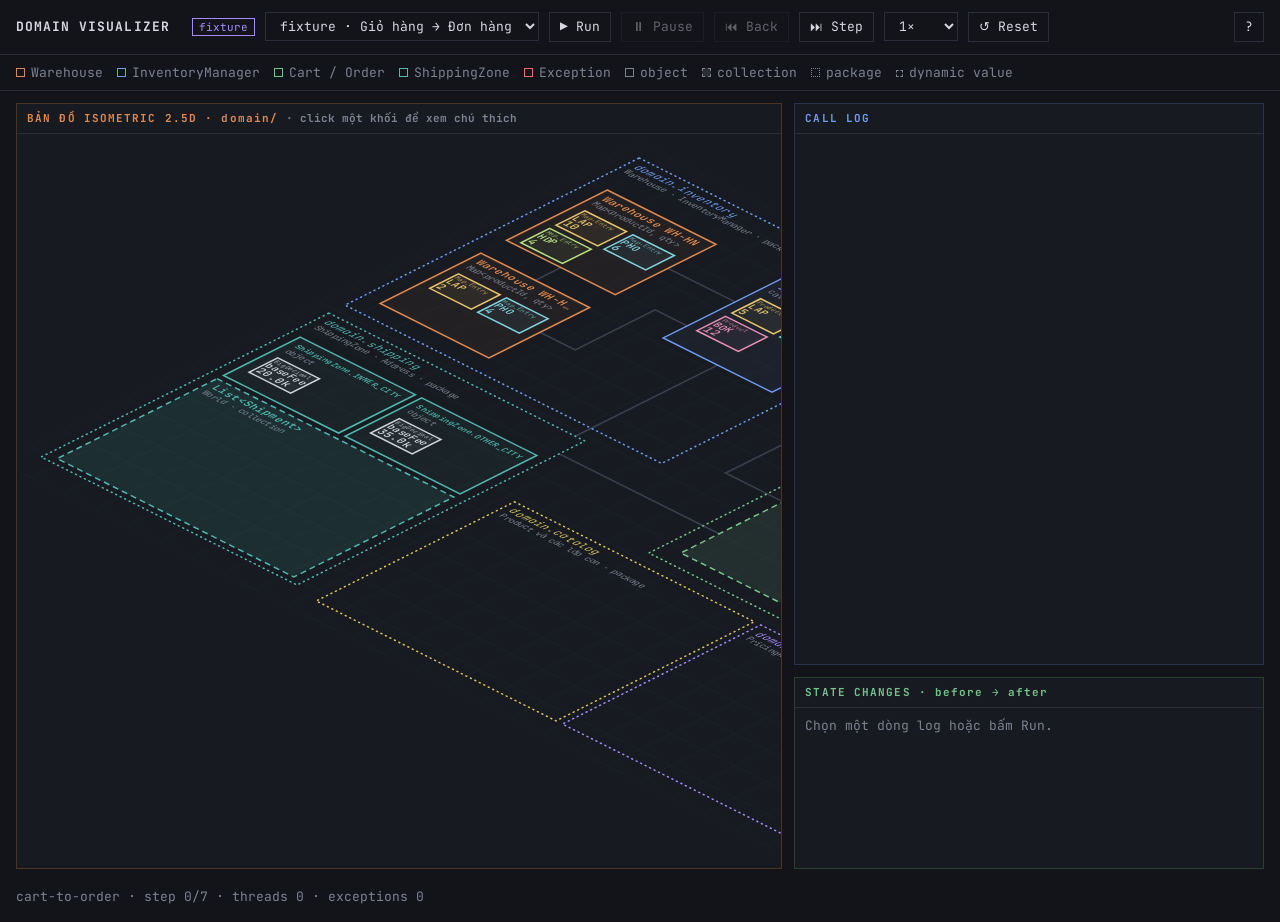
==== visualizer/src/main/resources/static/index.html @ 8c77a4fb "[S07-extra] visualizer-generic P1: tách core / adapter ecommerce - Java: visualizer.core.** (spi, tr" ====
<!doctype html>
<html lang="vi">
<head>
<meta charset="utf-8">
<meta name="viewport" content="width=device-width, initial-scale=1">
<title>Domain Visualizer</title>
<link href="https://fonts.googleapis.com/css2?family=JetBrains+Mono:wght@400;600&display=swap" rel="stylesheet">
<link rel="stylesheet" href="styles.css">
<link rel="stylesheet" href="adapter/theme.css">
</head>
<body>
<header>
  <h1>DOMAIN VISUALIZER</h1>
  <span id="badge" class="badge" hidden>fixture</span>
  <select id="scenario" aria-label="Kịch bản"></select>
  <button id="run">▶ Run</button>
  <button id="pause">⏸ Pause</button>
  <button id="back">⏮ Back</button>
  <button id="step">⏭ Step</button>
  <select id="speed" aria-label="Tốc độ">
    <option value="0.5">0.5×</option>
    <option value="1" selected>1×</option>
    <option value="2">2×</option>
  </select>
  <button id="reset">↺ Reset</button>
  <button id="about" class="about-btn" title="Hành trình phát triển visualizer" aria-label="Hành trình phát triển visualizer">?</button>
</header>
<div class="legend"><!-- mục legend của domain do adapter.legend thêm vào đầu (main.js) -->
  <span><i style="border-color:var(--err)"></i>Exception</span>
  <span><i style="border-color:var(--muted)"></i>object</span>
  <span><i class="k-coll" style="border-color:var(--muted)"></i>collection</span>
  <span><i class="k-area" style="border-color:var(--muted)"></i>package</span>
  <span><i class="k-calc" style="border-color:var(--muted)"></i>dynamic value</span>
</div>
<div id="sync" class="sync" role="alert" hidden></div>
<main>
  <section class="panel map"><h2>BẢN ĐỒ ISOMETRIC 2.5D · domain/ <span>· click một khối để xem chú thích</span></h2><div class="map-view"><svg id="map" role="img" aria-label="Bản đồ isometric các domain object"></svg></div><aside id="info" class="info" hidden></aside></section>
  <div class="right">
    <section class="panel log"><h2>CALL LOG</h2><ol id="log"></ol></section>
    <section class="panel diff"><h2>STATE CHANGES · before → after</h2><div class="body" id="diff"></div></section>
  </div>
</main>
<footer id="status"></footer>
<dialog id="about-dlg" class="about" aria-label="Hành trình phát triển visualizer">
  <div class="about-top"><h2>HÀNH TRÌNH · DOMAIN VISUALIZER</h2><button class="about-close" aria-label="Đóng">×</button></div>
  <div class="about-body"></div>
</dialog>
<script type="module" src="js/main.js"></script>
</body>
</html>
---- visualizer/src/main/resources/static/styles.css ----
:root {
  --bg: #12141a; --panel: #171a21; --line: #2a2e38; --text: #d6d8de; --muted: #7d8290;
  --c-map: #e0894f; --c-log: #6f9cf0; --c-diff: #74c48a; --c-alt: #a78bfa; /* màu chrome của khung: panel bản đồ / log / diff, nhấn phụ */
  --wire: #3a404d; --flow: #9ab4ff; --ok: #74c48a; --err: #ef6b6b; --dec: #e0894f;
  --spd: 1; /* hệ số tốc độ, player.js cập nhật */
}
* { box-sizing: border-box; }
html, body { overflow-x: hidden; }
body { margin: 0; background: var(--bg); color: var(--text); font: 13px/1.5 "JetBrains Mono", ui-monospace, monospace; }
header { display: flex; flex-wrap: wrap; align-items: center; gap: 10px; padding: 12px 16px; border-bottom: 1px solid var(--line); }
header h1 { font-size: 13px; letter-spacing: .08em; margin: 0 12px 0 0; }
button, select { font: inherit; color: var(--text); background: transparent; border: 1px solid var(--line); padding: 4px 10px; cursor: pointer; }
select option { background: var(--panel); }
button:hover:not(:disabled), select:hover { border-color: var(--c-log); }
button:disabled { opacity: .4; cursor: default; }
.badge { font-size: 11px; color: var(--c-alt); border: 1px solid var(--c-alt); padding: 0 6px; }
.legend { display: flex; flex-wrap: wrap; gap: 14px; padding: 8px 16px; color: var(--muted); border-bottom: 1px solid var(--line); }
.legend i { display: inline-block; width: 9px; height: 9px; margin-right: 6px; border: 1.5px solid; }
.legend i.k-coll { border-style: dashed; background: rgba(214, 216, 222, .12); } .legend i.k-area { border-style: dotted; }
.legend i.k-calc { border-style: dashed; width: 7px; height: 7px; }
.sync { padding: 8px 16px; border: 1px solid var(--dec); color: var(--dec); }
.sync strong { font-weight: 600; } .sync details { margin-top: 6px; max-height: 220px; overflow: auto; }
.sync summary { cursor: pointer; } .sync .add { color: var(--ok); } .sync .del { color: var(--err); } .sync .more { color: var(--muted); }
main { display: grid; grid-template-columns: minmax(0, 62fr) minmax(0, 38fr); gap: 12px; padding: 12px 16px; }
.panel { border: 1px solid var(--line); background: var(--panel); min-width: 0; }
.panel > h2 { font-size: 11px; letter-spacing: .1em; margin: 0; padding: 6px 10px; border-bottom: 1px solid var(--line); color: var(--muted); }
.map h2 { color: var(--c-map); } .log h2 { color: var(--c-log); } .diff h2 { color: var(--c-diff); }
.map { border-color: #4a3426; } .log { border-color: #26344d; } .diff { border-color: #29402f; }
svg { display: block; width: 100%; height: auto; }
.map-view { overflow: auto; max-height: calc(100vh - 150px); cursor: grab; }
.map-view.panning { cursor: grabbing; user-select: none; }
.map-view svg { min-width: var(--nat-w, 0); }
.map { position: relative; } .map h2 span { color: var(--muted); letter-spacing: 0; }
.info { position: absolute; right: 8px; bottom: 8px; width: min(260px, calc(100% - 16px)); max-height: 60%; overflow: auto;
  background: rgba(18, 20, 26, .94); border: 1px solid var(--c); padding: 6px 9px; font-size: 10.5px; line-height: 1.4; }
.info .t { color: var(--c); font-weight: 600; letter-spacing: .06em; padding-right: 16px; }
.info .t .kind { color: var(--muted); font-weight: 400; font-size: 9px; letter-spacing: 0; }
.info .cls { color: var(--text); } .info .cls span, .info .empty { color: var(--muted); }
.info p { margin: 6px 0; color: var(--text); }
.info .h { color: var(--c); margin-top: 6px; font-size: 10px; letter-spacing: .08em; text-transform: uppercase; }
.info ul { margin: 2px 0; padding-left: 14px; } .info ul.kv { list-style: none; padding: 0; }
.info .kv li { display: flex; justify-content: space-between; gap: 8px; border-bottom: 1px dashed var(--line); }
.info .kv b { font-weight: 400; color: var(--c); }
.info .close { position: absolute; top: 4px; right: 4px; border: 0; padding: 0 6px; color: var(--muted); }
/* Cột phải cao bằng bản đồ (contain: size → không tự kéo cao hàng); call log chiếm phần còn lại, diff giữ cao tự nhiên */
.right { display: grid; grid-template-rows: minmax(0, 1fr) auto; gap: 12px; min-width: 0; contain: size; }
.log { display: flex; flex-direction: column; min-height: 0; }
.log ol { list-style: none; margin: 0; padding: 4px 0; flex: 1; min-height: 120px; overflow: auto; }
.log li { display: grid; grid-template-columns: 92px 60px 1fr 16px; gap: 6px; padding: 3px 10px; cursor: pointer; }
.log li:hover { background: #1d212a; } .log li.sel { background: #222838; }
.log .ts, .log .th { color: var(--muted); } .log .m { overflow-wrap: anywhere; } .log .m b { color: var(--c-log); font-weight: 400; }
.log li.mt { box-shadow: inset 3px 0 0 var(--tc); }
.log li.mt .th { color: var(--tc); border: 1px solid var(--tc); border-radius: 3px; padding: 0 4px; justify-self: start; line-height: 1.35; height: fit-content; }
.log .ok { color: var(--ok); } .log .err, .log li.thrown .m { color: var(--err); }
.diff .body { padding: 8px 10px; min-height: 160px; max-height: 280px; overflow: auto; overflow-wrap: anywhere; }
.diff .obj { margin-bottom: 8px; } .diff .obj > div:first-child { color: var(--muted); }
.diff .f { display: grid; grid-template-columns: 110px 1fr; padding-left: 12px; }
.up { color: var(--ok); } .down { color: var(--dec); } .same { color: var(--muted); } .new { color: var(--c-alt); } .gone { color: var(--err); }
.note { color: var(--muted); } .note.err { color: var(--err); }
footer { padding: 6px 16px 16px; color: var(--muted); }

/* ---- Bản đồ ---- */
.zone-title { font-size: 11px; font-weight: 600; }
.zone { cursor: pointer; } .zone-head { pointer-events: none; }
.zone-frame:hover { fill-opacity: .12; }
.zone-frame.sel { stroke-width: 3; fill-opacity: .14; }
.zone-sub { font-size: 9px; fill: var(--muted); }
.zone-kind { font-size: 7px; fill: var(--muted); opacity: .7; letter-spacing: .06em; }
.zone-head.area .zone-title { font-style: italic; font-weight: 400; }
.zone-head.small .zone-title { font-size: 8.5px; } .zone-head.small .zone-sub { font-size: 7.5px; }
.child .tile text { font-size: 8px; } .child .tile .val { font-size: 9px; } .child .tile .typ { font-size: 5.5px; }
.tile text { font-size: 10px; font-weight: 600; pointer-events: none; }
.tile .val { font-size: 11px; }
.tile .typ { font-size: 6.5px; font-weight: 400; opacity: .75; }
.tile, .zone-frame, .child { transform-box: fill-box; transform-origin: center; }
.pop-in { animation: popIn calc(.45s / var(--spd)) cubic-bezier(.3, 1.6, .5, 1) both; }
.pop-out { animation: popOut calc(.35s / var(--spd)) ease-in both; }
.bump-up polygon { animation: bumpUp calc(.6s / var(--spd)) ease-out; }
.bump-down polygon { animation: bumpDown calc(.6s / var(--spd)) ease-out; }
.flash-ok { animation: flashOk calc(.9s / var(--spd)) ease-out; }
.flash-err { animation: flashErr calc(.9s / var(--spd)) ease-out; }
.flow { fill: none; stroke-width: 2; stroke-dasharray: 4 10; stroke-linecap: round; animation: flow calc(.5s / var(--spd)) linear infinite; }
@keyframes popIn { from { transform: scale(0); opacity: 0; } to { transform: scale(1); opacity: 1; } }
@keyframes popOut { to { transform: scale(0); opacity: 0; } }
@keyframes bumpUp { 30% { stroke: var(--ok); stroke-width: 3; } }
@keyframes bumpDown { 30% { stroke: var(--dec); stroke-width: 3; } }
@keyframes flashOk { 30% { stroke: var(--ok); stroke-width: 3; } }
@keyframes flashErr { 20%, 60% { stroke: var(--err); stroke-width: 3; } }
@keyframes flow { to { stroke-dashoffset: -14; } }
@media (prefers-reduced-motion: reduce) { .pop-in, .pop-out, .flow, .bump-up polygon, .bump-down polygon, .flash-ok, .flash-err { animation-duration: .01s; } }
@media (max-width: 1100px) {
  main { grid-template-columns: minmax(0, 1fr); }
  .right { contain: none; } .log ol { min-height: 220px; max-height: 340px; } /* xếp dọc: không có bản đồ bên cạnh để bám chiều cao */
}

.zone { transition: transform calc(.35s / var(--spd)) ease-out; } /* khối bị đẩy xuống khi container phía trên mọc */

/* Màn "?": hành trình phát triển */
.about-btn { margin-left: auto; }
.about { width: min(760px, calc(100vw - 32px)); max-height: calc(100vh - 48px); padding: 0; background: var(--panel); color: var(--text);
  border: 1px solid var(--c-alt); font: 12.5px/1.55 "JetBrains Mono", ui-monospace, monospace; }
/* Header cố định, chỉ phần thân cuộn (tránh nội dung đè lên header / nút đóng) */
.about[open] { display: flex; flex-direction: column; overflow: hidden; }
.about::backdrop { background: rgba(8, 9, 12, .7); }
.about-top { flex: none; display: flex; align-items: center; justify-content: space-between; padding: 8px 14px;
  background: var(--panel); border-bottom: 1px solid var(--line); }
.about-top h2 { margin: 0; font-size: 11px; letter-spacing: .1em; color: var(--c-alt); }
.about-close { border: 0; font-size: 16px; padding: 0 6px; color: var(--muted); }
.about-body { flex: 1; min-height: 0; overflow: auto; padding: 10px 16px 16px; }
.about-intro { color: var(--muted); margin: 0 0 10px; }
.about-sec h3 { font-size: 11px; letter-spacing: .1em; text-transform: uppercase; color: var(--c-log); margin: 16px 0 6px; }
.about-sec ul { margin: 2px 0; padding-left: 18px; }
.timeline { list-style: none; margin: 0; padding: 0 0 0 14px; border-left: 1px solid var(--line); }
.timeline > li { position: relative; padding: 0 0 12px 10px; }
.timeline > li::before { content: ""; position: absolute; left: -19px; top: 6px; width: 8px; height: 8px; border: 1.5px solid var(--c-alt); background: var(--panel); }
.st-head { display: flex; flex-wrap: wrap; align-items: baseline; gap: 8px; }
.st-no { color: var(--muted); } .st-title { color: var(--text); font-weight: 600; }
.st-commit { color: var(--c-diff); font-size: 11px; }
.st-why { margin: 2px 0; color: var(--dec); }
---- visualizer/src/main/resources/static/adapter/theme.css ----
/* Biến màu của adapter ecommerce: layout.js tham chiếu qua color: '--wh', ... */
:root {
  --wh: #e0894f; --hub: #6f9cf0; --price: #a78bfa; --store: #74c48a; --zone: #4fb8b0; --cat: #d9c35a;
}
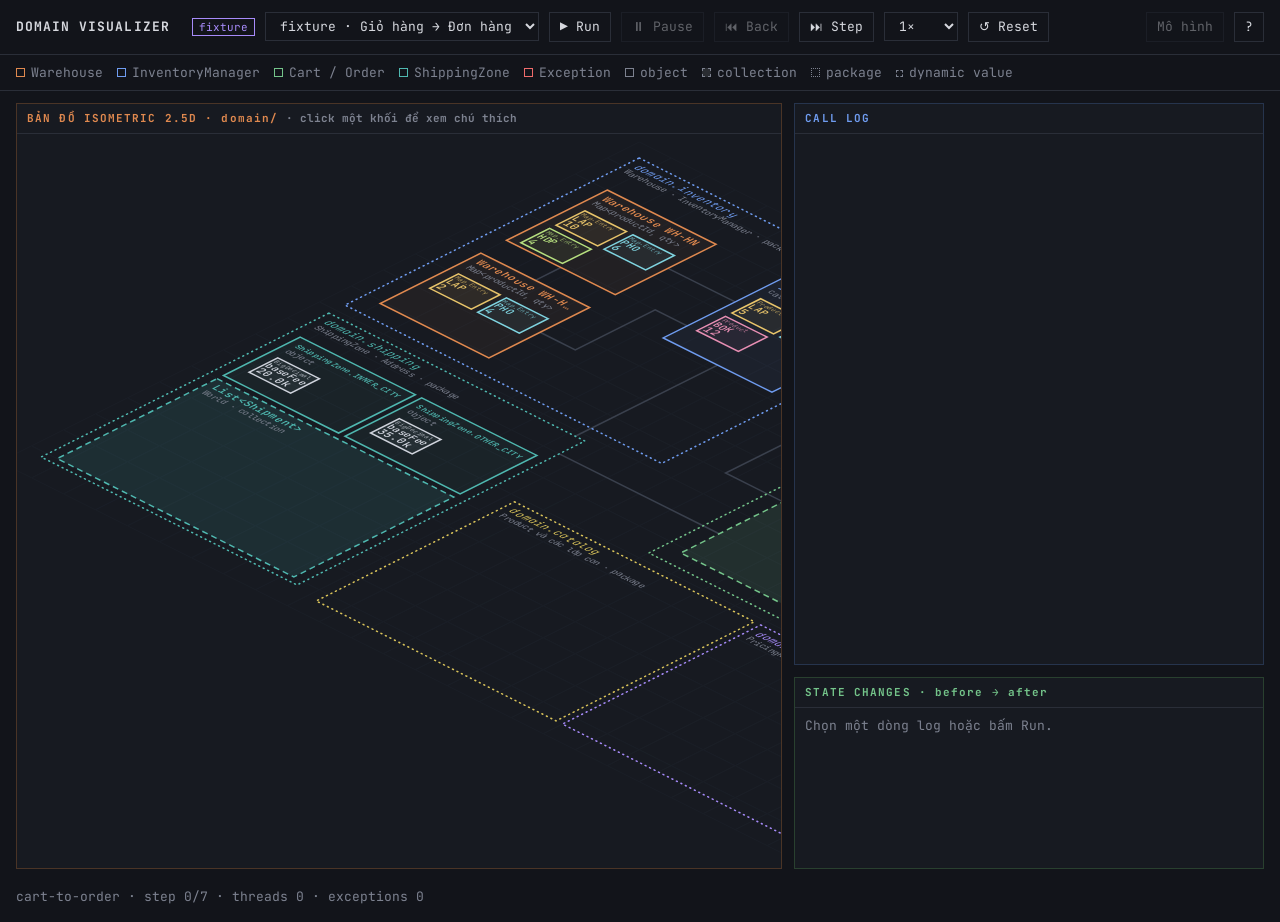
==== commit f1e13b05: "[S07-extra] visualizer-generic P3b: trình sửa mô hình domain trên giao diện - Drawer "Mô hình": cont" ====
--- a/visualizer/src/main/resources/static/index.html
+++ b/visualizer/src/main/resources/static/index.html
@@ -23,6 +23,7 @@
     <option value="2">2×</option>
   </select>
   <button id="reset">↺ Reset</button>
+  <button id="model-btn" class="model-btn" title="Trình sửa mô hình domain (context, vai trò, quan hệ)">Mô hình</button>
   <button id="about" class="about-btn" title="Hành trình phát triển visualizer" aria-label="Hành trình phát triển visualizer">?</button>
 </header>
 <div class="legend"><!-- mục legend của domain do adapter.legend thêm vào đầu (main.js) -->
@@ -41,6 +42,7 @@
   </div>
 </main>
 <footer id="status"></footer>
+<aside id="model-editor" class="model-editor" aria-label="Trình sửa mô hình domain" hidden></aside>
 <dialog id="about-dlg" class="about" aria-label="Hành trình phát triển visualizer">
   <div class="about-top"><h2>HÀNH TRÌNH · DOMAIN VISUALIZER</h2><button class="about-close" aria-label="Đóng">×</button></div>
   <div class="about-body"></div>
--- a/visualizer/src/main/resources/static/styles.css
+++ b/visualizer/src/main/resources/static/styles.css
@@ -1,7 +1,7 @@
 :root {
   --bg: #12141a; --panel: #171a21; --line: #2a2e38; --text: #d6d8de; --muted: #7d8290;
   --c-map: #e0894f; --c-log: #6f9cf0; --c-diff: #74c48a; --c-alt: #a78bfa; /* màu chrome của khung: panel bản đồ / log / diff, nhấn phụ */
-  --wire: #3a404d; --flow: #9ab4ff; --ok: #74c48a; --err: #ef6b6b; --dec: #e0894f;
+  --wire: #3a404d; --flow: #9ab4ff; --ok: #74c48a; --err: #ef6b6b; --dec: #e0894f; --event: #e8c46a;
   --spd: 1; /* hệ số tốc độ, player.js cập nhật */
 }
 * { box-sizing: border-box; }
@@ -51,6 +51,8 @@
 .log .ts, .log .th { color: var(--muted); } .log .m { overflow-wrap: anywhere; } .log .m b { color: var(--c-log); font-weight: 400; }
 .log li.mt { box-shadow: inset 3px 0 0 var(--tc); }
 .log li.mt .th { color: var(--tc); border: 1px solid var(--tc); border-radius: 3px; padding: 0 4px; justify-self: start; line-height: 1.35; height: fit-content; }
+.log li.ev { padding-top: 0; padding-bottom: 1px; color: var(--event); }
+.log li.ev .evp { color: var(--muted); } .log .re { color: var(--event); }
 .log .ok { color: var(--ok); } .log .err, .log li.thrown .m { color: var(--err); }
 .diff .body { padding: 8px 10px; min-height: 160px; max-height: 280px; overflow: auto; overflow-wrap: anywhere; }
 .diff .obj { margin-bottom: 8px; } .diff .obj > div:first-child { color: var(--muted); }
@@ -80,6 +82,8 @@
 .flash-ok { animation: flashOk calc(.9s / var(--spd)) ease-out; }
 .flash-err { animation: flashErr calc(.9s / var(--spd)) ease-out; }
 .flow { fill: none; stroke-width: 2; stroke-dasharray: 4 10; stroke-linecap: round; animation: flow calc(.5s / var(--spd)) linear infinite; }
+.flow.event { stroke-width: 2.5; stroke-dasharray: 1 7; }
+.flow-label { fill: var(--event); font-size: 10px; paint-order: stroke; stroke: var(--bg); stroke-width: 3px; pointer-events: none; }
 @keyframes popIn { from { transform: scale(0); opacity: 0; } to { transform: scale(1); opacity: 1; } }
 @keyframes popOut { to { transform: scale(0); opacity: 0; } }
 @keyframes bumpUp { 30% { stroke: var(--ok); stroke-width: 3; } }
@@ -117,3 +121,48 @@
 .st-no { color: var(--muted); } .st-title { color: var(--text); font-weight: 600; }
 .st-commit { color: var(--c-diff); font-size: 11px; }
 .st-why { margin: 2px 0; color: var(--dec); }
+
+/* Khối của class bị ẩn trong mô hình domain: mờ đi (filter, vì animation pop-in giữ opacity) */
+.zone.dim { filter: opacity(.25); }
+.info .mdl { color: var(--c-alt); font-size: 11px; }
+
+/* Trình sửa mô hình domain: drawer bên phải */
+.model-btn { margin-left: auto; } .model-btn + .about-btn { margin-left: 0; }
+.model-editor { position: fixed; top: 0; right: 0; bottom: 0; z-index: 20; width: min(480px, 100vw); display: flex; flex-direction: column;
+  background: var(--panel); border-left: 1px solid var(--line); box-shadow: -8px 0 24px rgba(0, 0, 0, .45); font-size: 12px; }
+.model-editor[hidden] { display: none; }
+.me-top { flex: none; display: flex; flex-wrap: nowrap; align-items: center; gap: 6px; padding: 8px 10px; border-bottom: 1px solid var(--line); }
+.me-title { font-size: 11px; letter-spacing: .1em; color: var(--c-alt); margin-right: 4px; }
+.me-actions { display: flex; flex-wrap: wrap; justify-content: flex-end; gap: 4px; margin-left: auto; min-width: 0; }
+.me-close { border: 0; font-size: 16px; padding: 0 6px; color: var(--muted); }
+.me-body { flex: 1; min-height: 0; overflow-y: auto; overflow-x: hidden; padding: 4px 10px 16px; }
+.me-badge { border: 1px solid var(--line); padding: 0 6px; font-size: 10px; color: var(--muted); }
+.me-badge.draft { color: var(--event); border-color: var(--event); }
+.me-sec h3 { font-size: 11px; letter-spacing: .1em; text-transform: uppercase; color: var(--c-log); margin: 14px 0 6px; }
+.me-sec h4 { font-size: 11px; color: var(--muted); margin: 10px 0 4px; font-weight: 400; }
+.me-row { display: flex; flex-wrap: wrap; align-items: center; gap: 6px; padding: 2px 0; }
+.me-row button, .me-row select, .me-sec > button, .me-actions button { padding: 2px 8px; font-size: 11px; }
+.me-row select { max-width: 150px; }
+.me-input { font: inherit; font-size: 11px; color: var(--text); background: var(--bg); border: 1px solid var(--line); padding: 2px 6px; min-width: 0; flex: 1 1 90px; }
+.me-link { border: 0; padding: 0; color: var(--text); text-decoration: underline dotted; }
+.me-dim { color: var(--muted); }
+.me-cls { color: var(--text); font-weight: 600; }
+.me-rel { color: var(--text); }
+.me-chip { border: 1px solid var(--line); color: var(--muted); padding: 0 5px; font-size: 10px; }
+.me-check { display: inline-flex; align-items: center; gap: 3px; color: var(--muted); }
+.me-class { border-bottom: 1px dashed var(--line); padding: 2px 0; }
+/* Dòng class: tên + nguồn co giãn, select context / vai trò và ô "ẩn" cố định để các cột thẳng hàng */
+.me-class > .me-row { display: grid; grid-template-columns: minmax(0, 1fr) auto 100px 104px auto; }
+.me-class > .me-row .me-cls { overflow: hidden; text-overflow: ellipsis; white-space: nowrap; }
+.me-class > .me-row select { max-width: none; width: 100%; }
+@media (max-width: 480px) { /* màn hẹp: tên class một dòng riêng, các ô điều khiển ở dòng dưới */
+  .me-class > .me-row { grid-template-columns: auto minmax(0, 1fr) minmax(0, 1fr) auto; }
+  .me-class > .me-row .me-cls { grid-column: 1 / -1; }
+}
+.me-class.hidden-cls { opacity: .5; }
+.me-err { color: var(--err); font-size: 11px; padding: 1px 0; }
+.me-err.top { border: 1px solid var(--err); padding: 4px 8px; margin: 8px 0 0; }
+.me-row.removed .me-rel { text-decoration: line-through; color: var(--muted); }
+.model-editor .primary { border-color: var(--c-log); color: var(--c-log); }
+.model-editor .danger:hover { border-color: var(--err); color: var(--err); }
+.model-editor button:disabled { opacity: .4; cursor: default; }
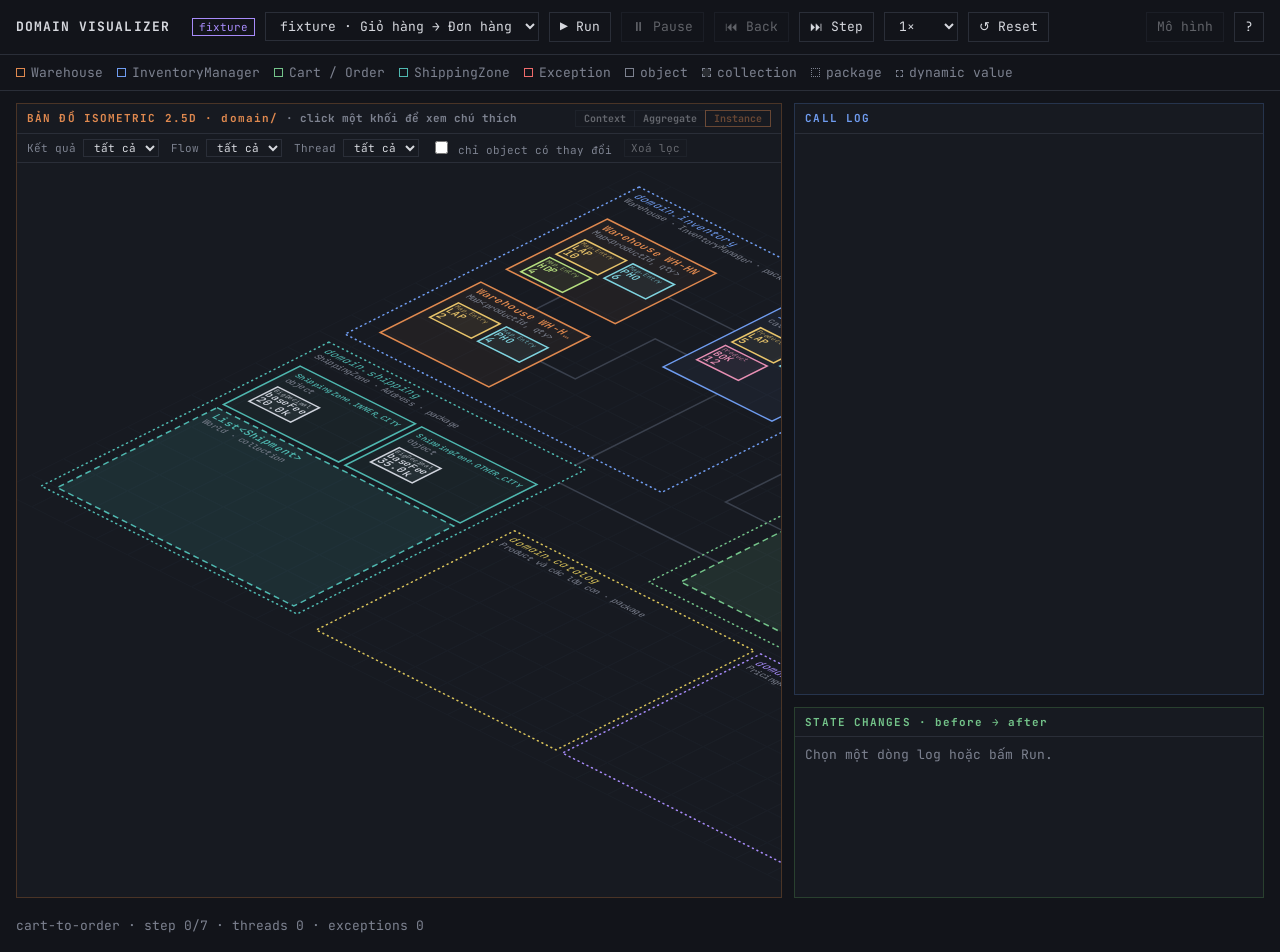
==== commit 513896ac: "[S07-extra] visualizer-generic P3c: xem theo tầng context → aggregate → instance, bộ lọc - Tầng cont" ====
--- a/visualizer/src/main/resources/static/index.html
+++ b/visualizer/src/main/resources/static/index.html
@@ -35,7 +35,7 @@
 </div>
 <div id="sync" class="sync" role="alert" hidden></div>
 <main>
-  <section class="panel map"><h2>BẢN ĐỒ ISOMETRIC 2.5D · domain/ <span>· click một khối để xem chú thích</span></h2><div class="map-view"><svg id="map" role="img" aria-label="Bản đồ isometric các domain object"></svg></div><aside id="info" class="info" hidden></aside></section>
+  <section class="panel map"><h2><em id="map-title">BẢN ĐỒ ISOMETRIC 2.5D · domain/</em> <span id="map-hint">· click một khối để xem chú thích</span><span id="crumbs" class="crumbs"></span><span id="lv-switch" class="lv-switch" role="group" aria-label="Tầng xem"></span></h2><div id="filter-bar" class="filter-bar" aria-label="Bộ lọc"></div><div class="map-view"><svg id="map" role="img" aria-label="Bản đồ isometric các domain object"></svg><svg id="level-map" class="level-map" role="img" aria-label="Bản đồ theo tầng context / aggregate" hidden></svg></div><aside id="info" class="info" hidden></aside></section>
   <div class="right">
     <section class="panel log"><h2>CALL LOG</h2><ol id="log"></ol></section>
     <section class="panel diff"><h2>STATE CHANGES · before → after</h2><div class="body" id="diff"></div></section>
--- a/visualizer/src/main/resources/static/styles.css
+++ b/visualizer/src/main/resources/static/styles.css
@@ -2,6 +2,7 @@
   --bg: #12141a; --panel: #171a21; --line: #2a2e38; --text: #d6d8de; --muted: #7d8290;
   --c-map: #e0894f; --c-log: #6f9cf0; --c-diff: #74c48a; --c-alt: #a78bfa; /* màu chrome của khung: panel bản đồ / log / diff, nhấn phụ */
   --wire: #3a404d; --flow: #9ab4ff; --ok: #74c48a; --err: #ef6b6b; --dec: #e0894f; --event: #e8c46a;
+  --lv-1: #6f9cf0; --lv-2: #e0894f; --lv-3: #74c48a; --lv-4: #a78bfa; --lv-5: #4fb8b0; --lv-6: #e88fb4; /* màu context khi mô hình không khai báo */
   --spd: 1; /* hệ số tốc độ, player.js cập nhật */
 }
 * { box-sizing: border-box; }
@@ -166,3 +167,37 @@
 .model-editor .primary { border-color: var(--c-log); color: var(--c-log); }
 .model-editor .danger:hover { border-color: var(--err); color: var(--err); }
 .model-editor button:disabled { opacity: .4; cursor: default; }
+
+/* Xem theo tầng: tiêu đề, breadcrumb, nút chuyển tầng */
+.map h2 em { font-style: normal; }
+.map h2 .crumbs { margin-left: 10px; letter-spacing: 0; }
+.crumb { border: 0; padding: 0 2px; font-size: 11px; color: var(--text); text-decoration: underline dotted; }
+.lv-switch { float: right; letter-spacing: 0; }
+.lv-btn { font-size: 10px; padding: 0 8px; margin-left: -1px; }
+.lv-btn.on { color: var(--c-map); border-color: var(--c-map); }
+/* Svg isometric đẩy ra ngoài màn hình khi đang xem tầng khác (không display:none để scene còn đo được chữ) */
+.map-view svg.lv-off { position: absolute; top: 0; left: -100000px; visibility: hidden; pointer-events: none; }
+.map-view svg[hidden] { display: none; }
+.map-view .level-map { min-width: 0; max-width: 100%; height: auto; font-family: inherit; }
+.lv-block { cursor: pointer; }
+.lv-block rect { fill-opacity: .08; stroke-width: 1.5; }
+.lv-block:hover rect { fill-opacity: .16; }
+.lv-block.port rect { stroke-dasharray: 5 4; fill-opacity: .03; }
+.lv-block.touched rect { stroke-width: 3.5; fill-opacity: .2; }
+.lv-block.dim { filter: opacity(.25); }
+.lv-title { fill: var(--text); font-size: 13px; font-weight: 600; }
+.lv-sub { fill: var(--muted); font-size: 11px; }
+.lv-edge line { stroke: var(--wire); stroke-width: 1.5; }
+.lv-edge text { fill: var(--muted); font-size: 10px; paint-order: stroke; stroke: var(--panel); stroke-width: 3px; }
+
+/* Thanh lọc */
+.filter-bar { display: flex; flex-wrap: wrap; align-items: center; gap: 4px 12px; padding: 4px 10px; border-bottom: 1px solid var(--line); font-size: 11px; color: var(--muted); }
+.fb-group { display: inline-flex; flex-wrap: wrap; align-items: center; gap: 4px; }
+.fb-group[hidden] { display: none; }
+.fb-label { color: var(--muted); }
+.fb-chip { border: 1px solid var(--line); padding: 0 6px; cursor: pointer; color: var(--muted); }
+.fb-chip.on { color: var(--text); border-color: var(--c-map); }
+.fb-chip input { display: none; }
+.fb-item { white-space: nowrap; }
+.filter-bar select, .fb-clear { font-size: 11px; padding: 0 6px; }
+.log li.dim { opacity: .3; }
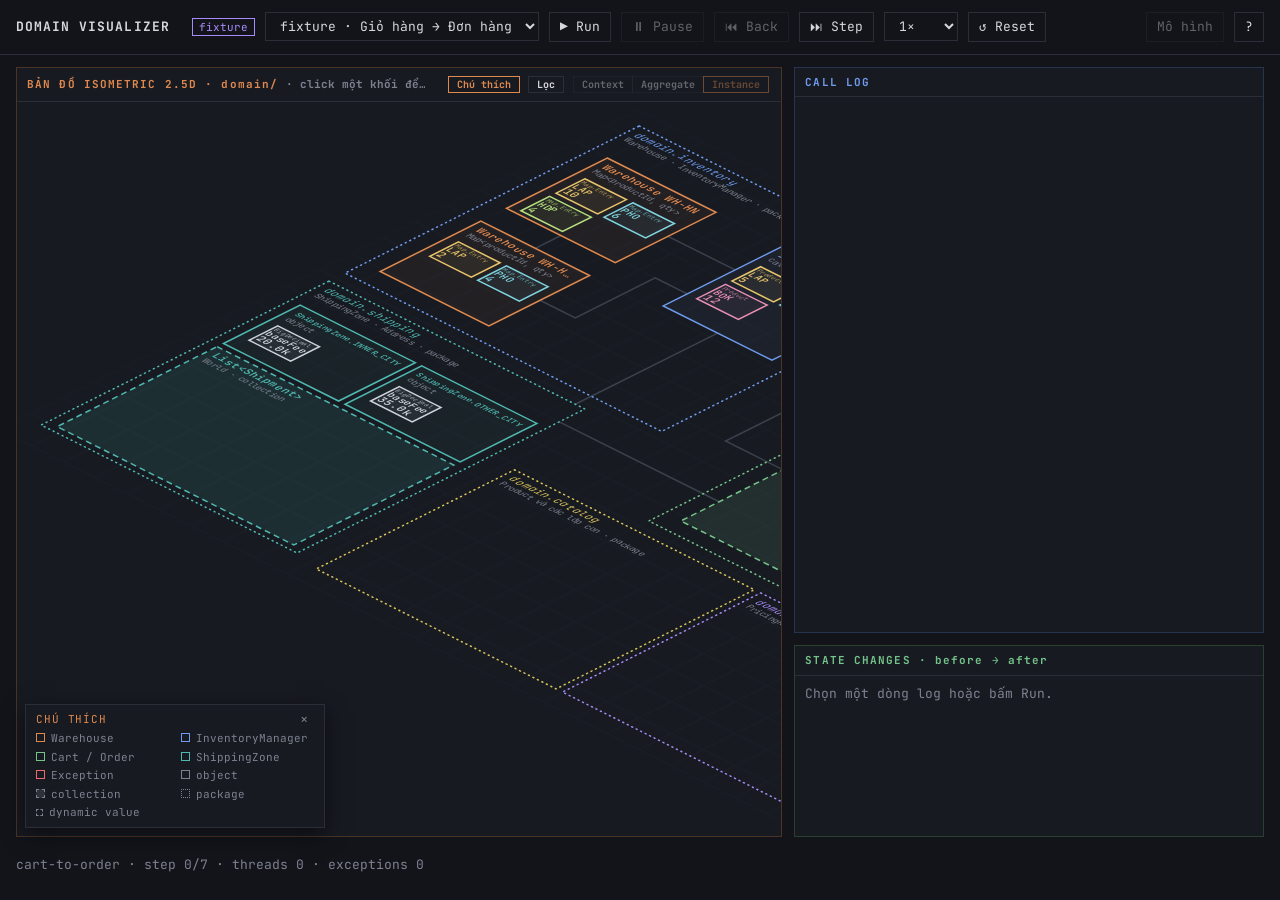
==== commit 022f3dfc: "[S07-extra] visualizer-generic P3d + P3e: instance gọn, bảng lọc/chú thích nổi, bản đồ context/aggre" ====
--- a/visualizer/src/main/resources/static/index.html
+++ b/visualizer/src/main/resources/static/index.html
@@ -26,16 +26,28 @@
   <button id="model-btn" class="model-btn" title="Trình sửa mô hình domain (context, vai trò, quan hệ)">Mô hình</button>
   <button id="about" class="about-btn" title="Hành trình phát triển visualizer" aria-label="Hành trình phát triển visualizer">?</button>
 </header>
-<div class="legend"><!-- mục legend của domain do adapter.legend thêm vào đầu (main.js) -->
+
+<div id="sync" class="sync" role="alert" hidden></div>
+<main>
+  <section class="panel map"><h2><em id="map-title">BẢN ĐỒ ISOMETRIC 2.5D · domain/</em><span id="map-hint">· click một khối để xem chú thích</span><span id="crumbs" class="crumbs"></span><button id="legend-toggle" class="fb-toggle" type="button" aria-expanded="false" aria-controls="legend">Chú thích</button><button id="filter-toggle" class="fb-toggle" type="button" aria-expanded="false" aria-controls="filter-bar"></button><span id="lv-switch" class="lv-switch" role="group" aria-label="Tầng xem"></span></h2><div id="filter-bar" class="filter-bar" role="group" aria-label="Bộ lọc" hidden></div><div class="map-view"><svg id="map" role="img" aria-label="Bản đồ isometric các domain object"></svg><svg id="level-map" class="level-map" role="img" aria-label="Bản đồ theo tầng context / aggregate" hidden></svg></div><div id="legend" class="legend" role="group" aria-label="Chú thích" hidden>
+  <div class="lg-head"><span class="lg-title">Chú thích</span><button class="lg-close" type="button" aria-label="Đóng chú thích">×</button></div>
+  <div class="lg-items lg-iso"><!-- mục legend của domain do adapter.legend thêm vào đầu (main.js) -->
   <span><i style="border-color:var(--err)"></i>Exception</span>
   <span><i style="border-color:var(--muted)"></i>object</span>
   <span><i class="k-coll" style="border-color:var(--muted)"></i>collection</span>
   <span><i class="k-area" style="border-color:var(--muted)"></i>package</span>
   <span><i class="k-calc" style="border-color:var(--muted)"></i>dynamic value</span>
-</div>
-<div id="sync" class="sync" role="alert" hidden></div>
-<main>
-  <section class="panel map"><h2><em id="map-title">BẢN ĐỒ ISOMETRIC 2.5D · domain/</em> <span id="map-hint">· click một khối để xem chú thích</span><span id="crumbs" class="crumbs"></span><span id="lv-switch" class="lv-switch" role="group" aria-label="Tầng xem"></span></h2><div id="filter-bar" class="filter-bar" aria-label="Bộ lọc"></div><div class="map-view"><svg id="map" role="img" aria-label="Bản đồ isometric các domain object"></svg><svg id="level-map" class="level-map" role="img" aria-label="Bản đồ theo tầng context / aggregate" hidden></svg></div><aside id="info" class="info" hidden></aside></section>
+  </div>
+  <div class="lg-items lg-2d" hidden>
+  <span><svg class="lg-line" width="30" height="10" aria-hidden="true"><line x1="1" y1="5" x2="23" y2="5" class="solid"/><path d="M20 1.5L27 5L20 8.5" fill="none" class="solid"/></svg>quan hệ trong mô hình, mũi tên tới upstream</span>
+  <span><svg class="lg-line" width="30" height="10" aria-hidden="true"><line x1="1" y1="5" x2="29" y2="5" class="dashed"/></svg>tham chiếu theo id / chỉ quan sát</span>
+  <span><svg class="lg-line" width="30" height="10" aria-hidden="true"><line x1="1" y1="5" x2="29" y2="5" class="dotted"/></svg>chỉ tham số (param)</span>
+  <span><b class="lg-ud">U</b> upstream · <b class="lg-ud">D</b> downstream</span>
+  <span><i class="k-agg"></i>ranh giới aggregate</span>
+  <span><i class="k-port"></i>cổng sang context khác</span>
+  <span><svg class="lg-line" width="30" height="10" aria-hidden="true"><line x1="1" y1="5" x2="29" y2="5" class="event"/></svg>domain event đang chạy</span>
+  </div>
+</div><aside id="info" class="info" hidden></aside></section>
   <div class="right">
     <section class="panel log"><h2>CALL LOG</h2><ol id="log"></ol></section>
     <section class="panel diff"><h2>STATE CHANGES · before → after</h2><div class="body" id="diff"></div></section>
--- a/visualizer/src/main/resources/static/styles.css
+++ b/visualizer/src/main/resources/static/styles.css
@@ -15,7 +15,15 @@
 button:hover:not(:disabled), select:hover { border-color: var(--c-log); }
 button:disabled { opacity: .4; cursor: default; }
 .badge { font-size: 11px; color: var(--c-alt); border: 1px solid var(--c-alt); padding: 0 6px; }
-.legend { display: flex; flex-wrap: wrap; gap: 14px; padding: 8px 16px; color: var(--muted); border-bottom: 1px solid var(--line); }
+/* Chú thích nổi ở góc dưới trái bản đồ isometric (đối diện bảng lọc ở trên phải, bảng chú thích khối ở dưới phải) */
+.legend { position: absolute; left: 8px; bottom: 8px; z-index: 4; width: min(300px, calc(100% - 16px)); max-height: 40%; overflow-y: auto;
+  padding: 4px 10px 6px; background: var(--panel); border: 1px solid var(--line); box-shadow: 0 6px 20px rgba(0, 0, 0, .55); font-size: 11px; color: var(--muted); }
+.legend[hidden] { display: none; }
+.lg-head { display: flex; justify-content: space-between; align-items: center; }
+.lg-title { color: var(--c-map); letter-spacing: .08em; text-transform: uppercase; }
+.lg-close { border: 0; padding: 0 6px; font-size: 14px; color: var(--muted); }
+.lg-items { display: grid; grid-template-columns: 1fr 1fr; gap: 2px 12px; }
+@media (max-width: 600px) { .lg-items { grid-template-columns: 1fr; } }
 .legend i { display: inline-block; width: 9px; height: 9px; margin-right: 6px; border: 1.5px solid; }
 .legend i.k-coll { border-style: dashed; background: rgba(214, 216, 222, .12); } .legend i.k-area { border-style: dotted; }
 .legend i.k-calc { border-style: dashed; width: 7px; height: 7px; }
@@ -169,35 +177,94 @@
 .model-editor button:disabled { opacity: .4; cursor: default; }
 
 /* Xem theo tầng: tiêu đề, breadcrumb, nút chuyển tầng */
-.map h2 em { font-style: normal; }
-.map h2 .crumbs { margin-left: 10px; letter-spacing: 0; }
+/* Tiêu đề bản đồ: tiêu đề | gợi ý | breadcrumb | Chú thích | Lọc | nút chuyển tầng. Gợi ý có flex-basis 0 nên không bao giờ
+   chiếm chỗ của phần khác: thiếu chỗ thì gợi ý co (cắt …) trước, vẫn thiếu thì các nút xuống dòng. Dựa vào bề ngang khung bản đồ
+   chứ không phải cửa sổ (ở màn rộng bản đồ chỉ ~60% nên media query theo viewport không bắt được) */
+.map > h2 { display: flex; flex-wrap: wrap; align-items: center; gap: 4px 8px; white-space: nowrap; }
+.map h2 em { font-style: normal; flex: none; }
+.map h2 #map-hint { flex: 1 1 0; min-width: 0; overflow: hidden; text-overflow: ellipsis; }
+/* Breadcrumb giữ đủ bề ngang (chỉ hint co lại); quá dài mới cắt "…" */
+.map h2 .crumbs { flex: 0 0 auto; max-width: 100%; overflow: hidden; text-overflow: ellipsis; letter-spacing: 0; }
 .crumb { border: 0; padding: 0 2px; font-size: 11px; color: var(--text); text-decoration: underline dotted; }
-.lv-switch { float: right; letter-spacing: 0; }
-.lv-btn { font-size: 10px; padding: 0 8px; margin-left: -1px; }
-.lv-btn.on { color: var(--c-map); border-color: var(--c-map); }
+.lv-switch { flex: none; margin-left: auto; display: inline-flex; padding: 2px; letter-spacing: 0; }
+.lv-btn, .fb-toggle { font-size: 10px; padding: 0 8px; }
+.lv-btn { margin-left: -1px; }
+.lv-btn.on { color: var(--c-map); border-color: var(--c-map); z-index: 1; }
+/* Vòng focus nằm bên trong nút và nổi lên trên nút kề (nút sau chồng 1px lên nút trước nên vòng ngoài bị che) */
+.lv-btn:focus-visible, .fb-toggle:focus-visible { outline: 1px solid var(--c-map); outline-offset: -2px; position: relative; z-index: 1; }
+@media (max-width: 600px) { .map h2 #map-hint { display: none; } }
 /* Svg isometric đẩy ra ngoài màn hình khi đang xem tầng khác (không display:none để scene còn đo được chữ) */
 .map-view svg.lv-off { position: absolute; top: 0; left: -100000px; visibility: hidden; pointer-events: none; }
 .map-view svg[hidden] { display: none; }
-.map-view .level-map { min-width: 0; max-width: 100%; height: auto; font-family: inherit; }
+/* Tầng context / aggregate / instance thu gọn: khung bản đồ luôn cao hết chỗ trống (bằng max-height của khung isometric),
+   svg 2D giữ kích thước tự nhiên (width/height do level-view đặt), chỉ thu nhỏ khi panel hẹp hơn; không phóng to khi ít khối */
+.map-view:has(> .level-map:not([hidden])) { min-height: calc(100vh - 150px); }
+.map-view .level-map { display: block; margin: 0 auto; width: auto; min-width: 0; max-width: 100%; height: auto; font-family: inherit; } /* margin auto: căn giữa khi hẹp hơn khung */
 .lv-block { cursor: pointer; }
-.lv-block rect { fill-opacity: .08; stroke-width: 1.5; }
-.lv-block:hover rect { fill-opacity: .16; }
-.lv-block.port rect { stroke-dasharray: 5 4; fill-opacity: .03; }
-.lv-block.touched rect { stroke-width: 3.5; fill-opacity: .2; }
+.lv-block .frame { fill-opacity: .08; stroke-width: 1.5; }
+.lv-block:hover .frame { fill-opacity: .16; }
+.lv-block.port .frame { stroke-dasharray: 5 4; fill-opacity: .03; }
+.lv-block.box .frame { stroke-dasharray: 7 4; fill-opacity: .05; } /* khung aggregate */
+.lv-member { fill: var(--text); fill-opacity: .06; stroke: none; }
+.lv-sep { stroke: var(--line); stroke-width: 1; }
+.lv-block, .lv-edge { transition: opacity .12s; }
+.lv-block.faded, .lv-edge.faded { opacity: .25; }
+/* Tầng instance thu gọn: dòng key/value trong khối, nhãn nhóm aggregate, khối đang chọn */
+.lv-row { fill: var(--muted); font-size: 10.5px; }
+.lv-row.val { fill: var(--text); }
+.lv-group { fill: var(--muted); font-size: 11px; letter-spacing: .08em; text-transform: uppercase; }
+.lv-block.sel .frame { stroke-width: 3; fill-opacity: .22; }
+.lv-block.touched .frame { stroke-width: 3.5; fill-opacity: .2; }
 .lv-block.dim { filter: opacity(.25); }
 .lv-title { fill: var(--text); font-size: 13px; font-weight: 600; }
 .lv-sub { fill: var(--muted); font-size: 11px; }
-.lv-edge line { stroke: var(--wire); stroke-width: 1.5; }
-.lv-edge text { fill: var(--muted); font-size: 10px; paint-order: stroke; stroke: var(--panel); stroke-width: 3px; }
-
-/* Thanh lọc */
-.filter-bar { display: flex; flex-wrap: wrap; align-items: center; gap: 4px 12px; padding: 4px 10px; border-bottom: 1px solid var(--line); font-size: 11px; color: var(--muted); }
-.fb-group { display: inline-flex; flex-wrap: wrap; align-items: center; gap: 4px; }
+.lv-edge .line { fill: none; stroke: var(--muted); stroke-linejoin: round; }
+.lv-edge .hit { fill: none; stroke: transparent; stroke-width: 10; } /* vùng rê chuột rộng hơn nét vẽ */
+.lv-edge.id .line, .lv-edge.observed .line { stroke-dasharray: 6 4; }
+.lv-edge.observed .line { stroke-opacity: .6; }
+.lv-edge.param .line { stroke-dasharray: 1.5 4; stroke-linecap: round; }
+.lv-edge:hover .line { stroke: var(--text); }
+.lv-end { fill: var(--muted); font-size: 9px; font-weight: 700; pointer-events: none; }
+.lv-badge rect { fill: var(--panel); stroke: var(--line); }
+.lv-badge text { fill: var(--muted); font-size: 10px; }
+
+/* Bảng lọc nổi: phủ lên bản đồ ở góc phải, ngay dưới tiêu đề, không đẩy chiều cao trang */
+.fb-toggle { flex: none; }
+.fb-toggle[aria-expanded="true"] { color: var(--c-map); border-color: var(--c-map); }
+.fb-toggle.active { color: var(--bg); background: var(--c-map); border-color: var(--c-map); }
+.fb-badge { display: inline-block; min-width: 14px; padding: 0 3px; margin-left: 2px; border-radius: 7px; text-align: center; background: var(--c-map); color: var(--bg); }
+.fb-badge[hidden] { display: none; }
+.fb-toggle.active .fb-badge { background: var(--bg); color: var(--c-map); }
+.filter-bar { position: absolute; top: 32px; right: 8px; z-index: 5; width: 420px; max-width: calc(100% - 16px); max-height: 70%; overflow-y: auto;
+  padding: 6px 10px 8px; background: var(--panel); border: 1px solid var(--line); box-shadow: 0 6px 20px rgba(0, 0, 0, .55); font-size: 11px; color: var(--muted); }
+.filter-bar[hidden] { display: none; }
+.fb-head { display: flex; justify-content: space-between; align-items: center; margin-bottom: 4px; }
+.fb-title { color: var(--c-map); letter-spacing: .08em; text-transform: uppercase; }
+.fb-close { border: 0; padding: 0 6px; font-size: 14px; color: var(--muted); }
+.fb-group { margin-bottom: 6px; }
 .fb-group[hidden] { display: none; }
-.fb-label { color: var(--muted); }
+.fb-row { display: flex; align-items: baseline; gap: 8px; }
+.fb-label { color: var(--muted); margin-right: auto; }
+.fb-link { border: 0; padding: 0; font-size: 10px; color: var(--c-log); text-decoration: underline dotted; }
+.fb-chips { display: flex; flex-wrap: wrap; gap: 4px; max-height: 96px; overflow-y: auto; margin-top: 2px; }
 .fb-chip { border: 1px solid var(--line); padding: 0 6px; cursor: pointer; color: var(--muted); }
 .fb-chip.on { color: var(--text); border-color: var(--c-map); }
 .fb-chip input { display: none; }
+.fb-misc { display: flex; flex-wrap: wrap; align-items: center; gap: 4px 12px; }
 .fb-item { white-space: nowrap; }
 .filter-bar select, .fb-clear { font-size: 11px; padding: 0 6px; }
 .log li.dim { opacity: .3; }
+
+/* Chú thích ký hiệu cho bản đồ 2D */
+.lg-items[hidden] { display: none; }
+.lg-line { display: inline-block; flex: none; width: 30px; height: 10px; } /* ghi đè svg { display:block; width:100% } chung */
+/* Ký hiệu 2D: câu giải thích dài nên một cột, ký hiệu và chữ cùng một dòng */
+.lg-2d { grid-template-columns: 1fr; }
+.lg-2d > span { display: flex; align-items: center; gap: 8px; }
+.lg-line line, .lg-line path { stroke: var(--muted); stroke-width: 1.5; }
+.lg-line .dashed { stroke-dasharray: 6 4; }
+.lg-line .dotted { stroke-dasharray: 1.5 4; stroke-linecap: round; }
+.lg-line .event { stroke: var(--event); stroke-width: 2.5; stroke-dasharray: 1 5; stroke-linecap: round; }
+.lg-ud { color: var(--text); }
+.legend i.k-agg { width: 12px; height: 9px; border-style: dashed; border-color: var(--lv-1); }
+.legend i.k-port { width: 12px; height: 9px; border-style: dashed; border-color: var(--lv-2); background: rgba(224, 137, 79, .08); }
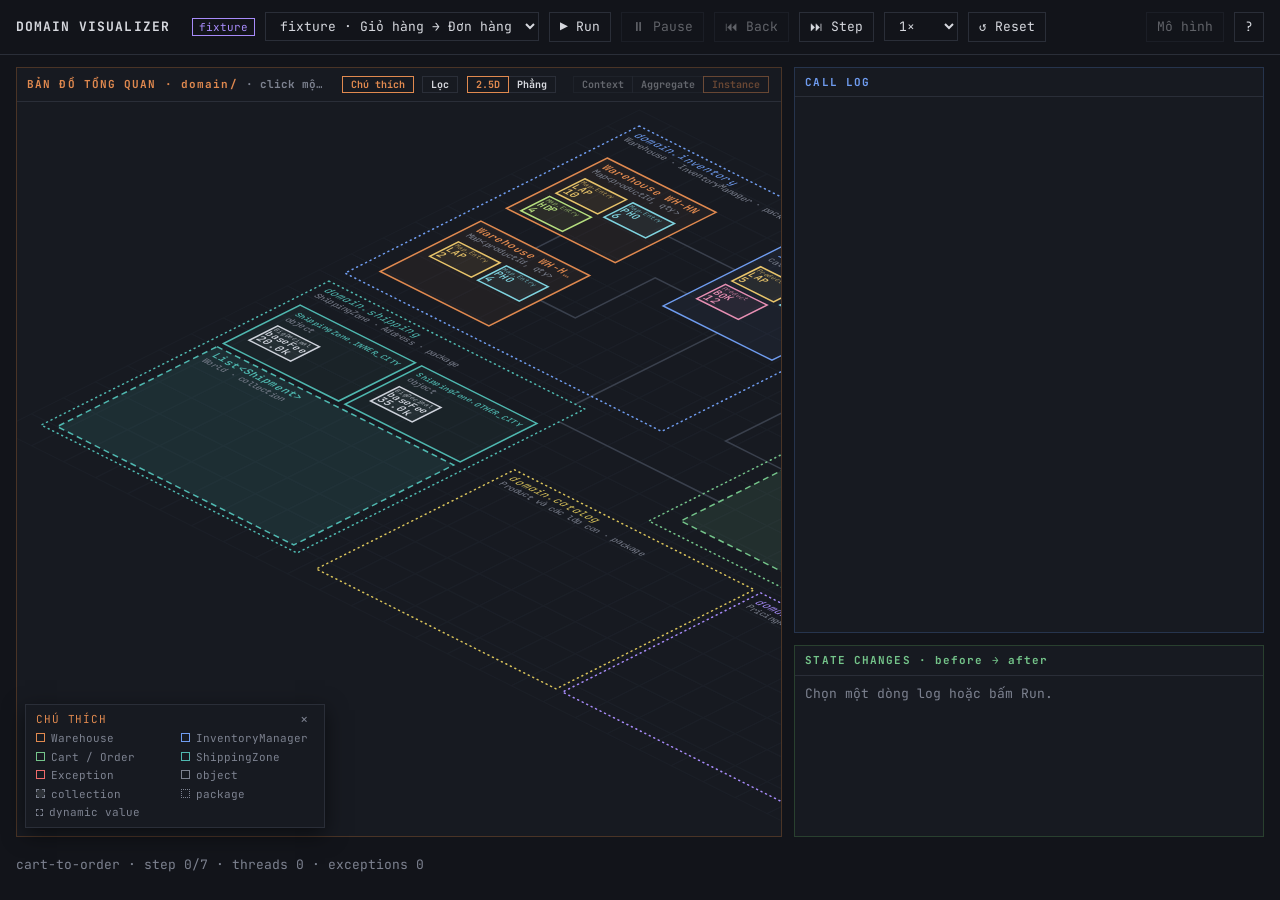
==== commit 02140d6c: "[S07-extra] visualizer-generic P4a: bản đồ tổng quan chuyển 2.5D / phẳng - js/map/projection.js: ma " ====
--- a/visualizer/src/main/resources/static/index.html
+++ b/visualizer/src/main/resources/static/index.html
@@ -29,7 +29,7 @@
 
 <div id="sync" class="sync" role="alert" hidden></div>
 <main>
-  <section class="panel map"><h2><em id="map-title">BẢN ĐỒ ISOMETRIC 2.5D · domain/</em><span id="map-hint">· click một khối để xem chú thích</span><span id="crumbs" class="crumbs"></span><button id="legend-toggle" class="fb-toggle" type="button" aria-expanded="false" aria-controls="legend">Chú thích</button><button id="filter-toggle" class="fb-toggle" type="button" aria-expanded="false" aria-controls="filter-bar"></button><span id="lv-switch" class="lv-switch" role="group" aria-label="Tầng xem"></span></h2><div id="filter-bar" class="filter-bar" role="group" aria-label="Bộ lọc" hidden></div><div class="map-view"><svg id="map" role="img" aria-label="Bản đồ isometric các domain object"></svg><svg id="level-map" class="level-map" role="img" aria-label="Bản đồ theo tầng context / aggregate" hidden></svg></div><div id="legend" class="legend" role="group" aria-label="Chú thích" hidden>
+  <section class="panel map"><h2><em id="map-title">BẢN ĐỒ TỔNG QUAN · domain/</em><span id="map-hint">· click một khối để xem chú thích</span><span id="crumbs" class="crumbs"></span><button id="legend-toggle" class="fb-toggle" type="button" aria-expanded="false" aria-controls="legend">Chú thích</button><button id="filter-toggle" class="fb-toggle" type="button" aria-expanded="false" aria-controls="filter-bar"></button><span id="proj-switch" class="lv-switch" role="group" aria-label="Phép chiếu"></span><span id="lv-switch" class="lv-switch" role="group" aria-label="Tầng xem"></span></h2><div id="filter-bar" class="filter-bar" role="group" aria-label="Bộ lọc" hidden></div><div class="map-view"><svg id="map" role="img" aria-label="Bản đồ isometric các domain object"></svg><svg id="level-map" class="level-map" role="img" aria-label="Bản đồ theo tầng context / aggregate" hidden></svg></div><div id="legend" class="legend" role="group" aria-label="Chú thích" hidden>
   <div class="lg-head"><span class="lg-title">Chú thích</span><button class="lg-close" type="button" aria-label="Đóng chú thích">×</button></div>
   <div class="lg-items lg-iso"><!-- mục legend của domain do adapter.legend thêm vào đầu (main.js) -->
   <span><i style="border-color:var(--err)"></i>Exception</span>
--- a/visualizer/src/main/resources/static/styles.css
+++ b/visualizer/src/main/resources/static/styles.css
@@ -83,6 +83,7 @@
 .tile text { font-size: 10px; font-weight: 600; pointer-events: none; }
 .tile .val { font-size: 11px; }
 .tile .typ { font-size: 6.5px; font-weight: 400; opacity: .75; }
+.plane polygon, .plane path { vector-effect: non-scaling-stroke; } /* nét không méo theo ma trận phép chiếu (cũng không phình theo zoom) */
 .tile, .zone-frame, .child { transform-box: fill-box; transform-origin: center; }
 .pop-in { animation: popIn calc(.45s / var(--spd)) cubic-bezier(.3, 1.6, .5, 1) both; }
 .pop-out { animation: popOut calc(.35s / var(--spd)) ease-in both; }
@@ -186,7 +187,9 @@
 /* Breadcrumb giữ đủ bề ngang (chỉ hint co lại); quá dài mới cắt "…" */
 .map h2 .crumbs { flex: 0 0 auto; max-width: 100%; overflow: hidden; text-overflow: ellipsis; letter-spacing: 0; }
 .crumb { border: 0; padding: 0 2px; font-size: 11px; color: var(--text); text-decoration: underline dotted; }
-.lv-switch { flex: none; margin-left: auto; display: inline-flex; padding: 2px; letter-spacing: 0; }
+.lv-switch { flex: none; margin-left: 6px; display: inline-flex; padding: 2px; letter-spacing: 0; }
+#proj-switch { margin-left: auto; } .lv-switch[hidden] { display: none; } /* hai nhóm nút nằm sát nhau bên phải; khi #proj-switch ẩn thì #lv-switch tự đẩy phải */
+#proj-switch[hidden] + .lv-switch { margin-left: auto; }
 .lv-btn, .fb-toggle { font-size: 10px; padding: 0 8px; }
 .lv-btn { margin-left: -1px; }
 .lv-btn.on { color: var(--c-map); border-color: var(--c-map); z-index: 1; }
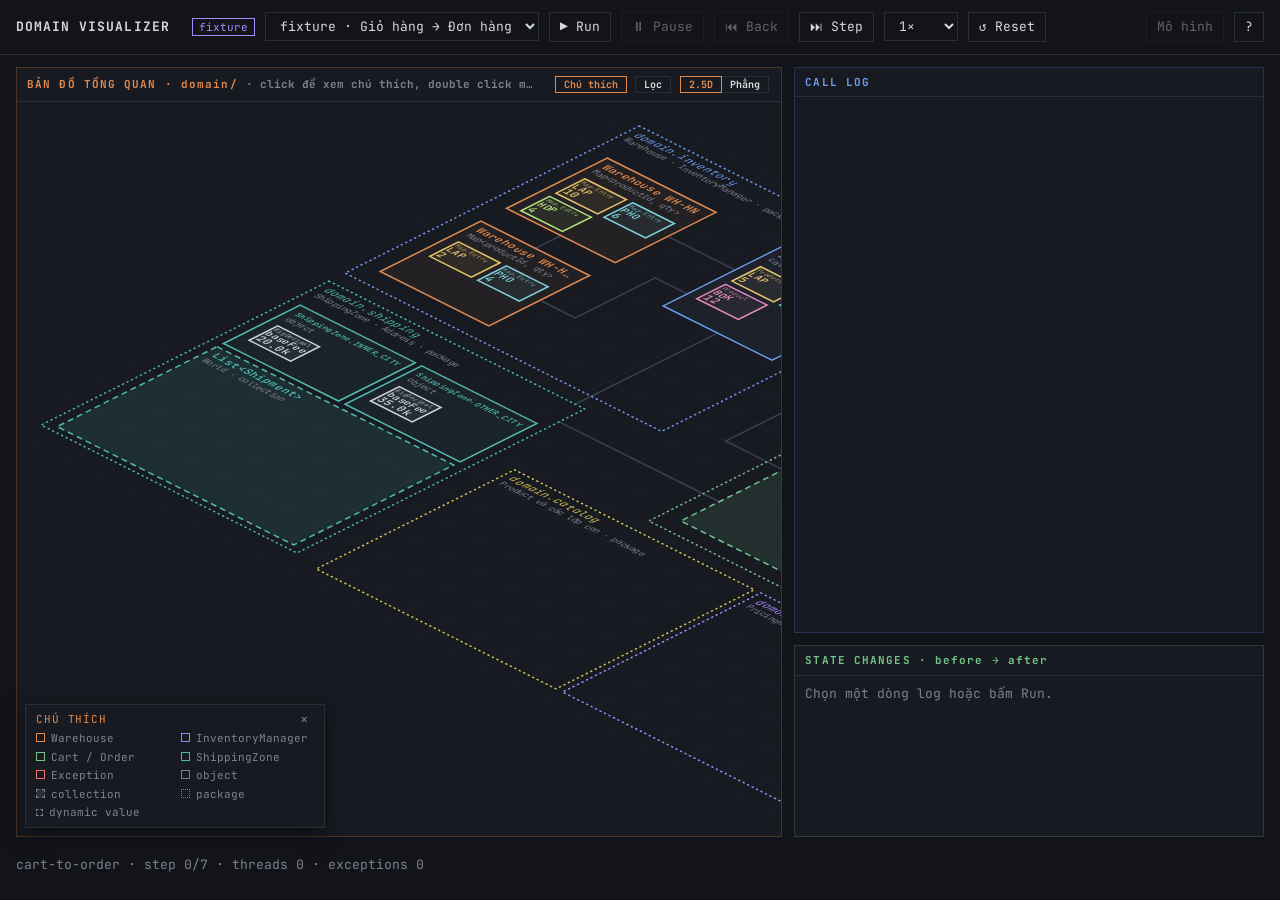
==== commit cf5ddbe8: "[S07-extra] visualizer-generic P4b: điều hướng tổng quan → package, gỡ tầng context/aggregate - rout" ====
--- a/visualizer/src/main/resources/static/index.html
+++ b/visualizer/src/main/resources/static/index.html
@@ -29,7 +29,7 @@
 
 <div id="sync" class="sync" role="alert" hidden></div>
 <main>
-  <section class="panel map"><h2><em id="map-title">BẢN ĐỒ TỔNG QUAN · domain/</em><span id="map-hint">· click một khối để xem chú thích</span><span id="crumbs" class="crumbs"></span><button id="legend-toggle" class="fb-toggle" type="button" aria-expanded="false" aria-controls="legend">Chú thích</button><button id="filter-toggle" class="fb-toggle" type="button" aria-expanded="false" aria-controls="filter-bar"></button><span id="proj-switch" class="lv-switch" role="group" aria-label="Phép chiếu"></span><span id="lv-switch" class="lv-switch" role="group" aria-label="Tầng xem"></span></h2><div id="filter-bar" class="filter-bar" role="group" aria-label="Bộ lọc" hidden></div><div class="map-view"><svg id="map" role="img" aria-label="Bản đồ isometric các domain object"></svg><svg id="level-map" class="level-map" role="img" aria-label="Bản đồ theo tầng context / aggregate" hidden></svg></div><div id="legend" class="legend" role="group" aria-label="Chú thích" hidden>
+  <section class="panel map"><h2><em id="map-title">BẢN ĐỒ TỔNG QUAN · domain/</em><span id="map-hint">· click để xem chú thích, double click một package để vào trong</span><span id="crumbs" class="crumbs"></span><button id="legend-toggle" class="fb-toggle" type="button" aria-expanded="false" aria-controls="legend">Chú thích</button><button id="filter-toggle" class="fb-toggle" type="button" aria-expanded="false" aria-controls="filter-bar"></button><span id="proj-switch" class="lv-switch" role="group" aria-label="Phép chiếu"></span></h2><div id="filter-bar" class="filter-bar" role="group" aria-label="Bộ lọc" hidden></div><div class="map-view"><svg id="map" role="img" aria-label="Bản đồ isometric các domain object"></svg></div><div id="legend" class="legend" role="group" aria-label="Chú thích" hidden>
   <div class="lg-head"><span class="lg-title">Chú thích</span><button class="lg-close" type="button" aria-label="Đóng chú thích">×</button></div>
   <div class="lg-items lg-iso"><!-- mục legend của domain do adapter.legend thêm vào đầu (main.js) -->
   <span><i style="border-color:var(--err)"></i>Exception</span>
@@ -37,15 +37,6 @@
   <span><i class="k-coll" style="border-color:var(--muted)"></i>collection</span>
   <span><i class="k-area" style="border-color:var(--muted)"></i>package</span>
   <span><i class="k-calc" style="border-color:var(--muted)"></i>dynamic value</span>
-  </div>
-  <div class="lg-items lg-2d" hidden>
-  <span><svg class="lg-line" width="30" height="10" aria-hidden="true"><line x1="1" y1="5" x2="23" y2="5" class="solid"/><path d="M20 1.5L27 5L20 8.5" fill="none" class="solid"/></svg>quan hệ trong mô hình, mũi tên tới upstream</span>
-  <span><svg class="lg-line" width="30" height="10" aria-hidden="true"><line x1="1" y1="5" x2="29" y2="5" class="dashed"/></svg>tham chiếu theo id / chỉ quan sát</span>
-  <span><svg class="lg-line" width="30" height="10" aria-hidden="true"><line x1="1" y1="5" x2="29" y2="5" class="dotted"/></svg>chỉ tham số (param)</span>
-  <span><b class="lg-ud">U</b> upstream · <b class="lg-ud">D</b> downstream</span>
-  <span><i class="k-agg"></i>ranh giới aggregate</span>
-  <span><i class="k-port"></i>cổng sang context khác</span>
-  <span><svg class="lg-line" width="30" height="10" aria-hidden="true"><line x1="1" y1="5" x2="29" y2="5" class="event"/></svg>domain event đang chạy</span>
   </div>
 </div><aside id="info" class="info" hidden></aside></section>
   <div class="right">
--- a/visualizer/src/main/resources/static/styles.css
+++ b/visualizer/src/main/resources/static/styles.css
@@ -38,7 +38,7 @@
 svg { display: block; width: 100%; height: auto; }
 .map-view { overflow: auto; max-height: calc(100vh - 150px); cursor: grab; }
 .map-view.panning { cursor: grabbing; user-select: none; }
-.map-view svg { min-width: var(--nat-w, 0); }
+.map-view svg { min-width: var(--nat-w, 0); -webkit-user-select: none; user-select: none; } /* double click để đi sâu không bôi đen chữ */
 .map { position: relative; } .map h2 span { color: var(--muted); letter-spacing: 0; }
 .info { position: absolute; right: 8px; bottom: 8px; width: min(260px, calc(100% - 16px)); max-height: 60%; overflow: auto;
   background: rgba(18, 20, 26, .94); border: 1px solid var(--c); padding: 6px 9px; font-size: 10.5px; line-height: 1.4; }
@@ -50,6 +50,7 @@
 .info ul { margin: 2px 0; padding-left: 14px; } .info ul.kv { list-style: none; padding: 0; }
 .info .kv li { display: flex; justify-content: space-between; gap: 8px; border-bottom: 1px dashed var(--line); }
 .info .kv b { font-weight: 400; color: var(--c); }
+.info .open { display: block; margin-top: 4px; font-size: 10px; padding: 0 8px; color: var(--c); border-color: var(--c); }
 .info .close { position: absolute; top: 4px; right: 4px; border: 0; padding: 0 6px; color: var(--muted); }
 /* Cột phải cao bằng bản đồ (contain: size → không tự kéo cao hàng); call log chiếm phần còn lại, diff giữ cao tự nhiên */
 .right { display: grid; grid-template-rows: minmax(0, 1fr) auto; gap: 12px; min-width: 0; contain: size; }
@@ -107,7 +108,11 @@
   .right { contain: none; } .log ol { min-height: 220px; max-height: 340px; } /* xếp dọc: không có bản đồ bên cạnh để bám chiều cao */
 }
 
-.zone { transition: transform calc(.35s / var(--spd)) ease-out; } /* khối bị đẩy xuống khi container phía trên mọc */
+.zone { transition: transform calc(.35s / var(--spd)) ease-out, opacity .35s; } /* khối bị đẩy xuống khi container phía trên mọc; opacity cho .out */
+/* Tầng package: khối ngoài area đang xem và đường nối không chạm area chỉ còn mờ, không bắt chuột */
+.zone.out, .plane path.out { opacity: .12; pointer-events: none; }
+.plane path { transition: opacity .35s; }
+.zone:focus { outline: none; } .zone:focus-visible > .zone-frame { stroke: var(--text); stroke-width: 2.5; fill-opacity: .12; } /* Enter để đi sâu */
 
 /* Màn "?": hành trình phát triển */
 .about-btn { margin-left: auto; }
@@ -188,21 +193,14 @@
 .map h2 .crumbs { flex: 0 0 auto; max-width: 100%; overflow: hidden; text-overflow: ellipsis; letter-spacing: 0; }
 .crumb { border: 0; padding: 0 2px; font-size: 11px; color: var(--text); text-decoration: underline dotted; }
 .lv-switch { flex: none; margin-left: 6px; display: inline-flex; padding: 2px; letter-spacing: 0; }
-#proj-switch { margin-left: auto; } .lv-switch[hidden] { display: none; } /* hai nhóm nút nằm sát nhau bên phải; khi #proj-switch ẩn thì #lv-switch tự đẩy phải */
-#proj-switch[hidden] + .lv-switch { margin-left: auto; }
+#proj-switch { margin-left: auto; } /* nhóm nút phép chiếu nằm sát phải */
 .lv-btn, .fb-toggle { font-size: 10px; padding: 0 8px; }
 .lv-btn { margin-left: -1px; }
 .lv-btn.on { color: var(--c-map); border-color: var(--c-map); z-index: 1; }
 /* Vòng focus nằm bên trong nút và nổi lên trên nút kề (nút sau chồng 1px lên nút trước nên vòng ngoài bị che) */
 .lv-btn:focus-visible, .fb-toggle:focus-visible { outline: 1px solid var(--c-map); outline-offset: -2px; position: relative; z-index: 1; }
 @media (max-width: 600px) { .map h2 #map-hint { display: none; } }
-/* Svg isometric đẩy ra ngoài màn hình khi đang xem tầng khác (không display:none để scene còn đo được chữ) */
-.map-view svg.lv-off { position: absolute; top: 0; left: -100000px; visibility: hidden; pointer-events: none; }
-.map-view svg[hidden] { display: none; }
-/* Tầng context / aggregate / instance thu gọn: khung bản đồ luôn cao hết chỗ trống (bằng max-height của khung isometric),
-   svg 2D giữ kích thước tự nhiên (width/height do level-view đặt), chỉ thu nhỏ khi panel hẹp hơn; không phóng to khi ít khối */
-.map-view:has(> .level-map:not([hidden])) { min-height: calc(100vh - 150px); }
-.map-view .level-map { display: block; margin: 0 auto; width: auto; min-width: 0; max-width: 100%; height: auto; font-family: inherit; } /* margin auto: căn giữa khi hẹp hơn khung */
+/* Khối/cạnh của level-view (chưa dùng, chờ P4d: tầng Instance) */
 .lv-block { cursor: pointer; }
 .lv-block .frame { fill-opacity: .08; stroke-width: 1.5; }
 .lv-block:hover .frame { fill-opacity: .16; }
@@ -258,16 +256,3 @@
 .filter-bar select, .fb-clear { font-size: 11px; padding: 0 6px; }
 .log li.dim { opacity: .3; }
 
-/* Chú thích ký hiệu cho bản đồ 2D */
-.lg-items[hidden] { display: none; }
-.lg-line { display: inline-block; flex: none; width: 30px; height: 10px; } /* ghi đè svg { display:block; width:100% } chung */
-/* Ký hiệu 2D: câu giải thích dài nên một cột, ký hiệu và chữ cùng một dòng */
-.lg-2d { grid-template-columns: 1fr; }
-.lg-2d > span { display: flex; align-items: center; gap: 8px; }
-.lg-line line, .lg-line path { stroke: var(--muted); stroke-width: 1.5; }
-.lg-line .dashed { stroke-dasharray: 6 4; }
-.lg-line .dotted { stroke-dasharray: 1.5 4; stroke-linecap: round; }
-.lg-line .event { stroke: var(--event); stroke-width: 2.5; stroke-dasharray: 1 5; stroke-linecap: round; }
-.lg-ud { color: var(--text); }
-.legend i.k-agg { width: 12px; height: 9px; border-style: dashed; border-color: var(--lv-1); }
-.legend i.k-port { width: 12px; height: 9px; border-style: dashed; border-color: var(--lv-2); background: rgba(224, 137, 79, .08); }
